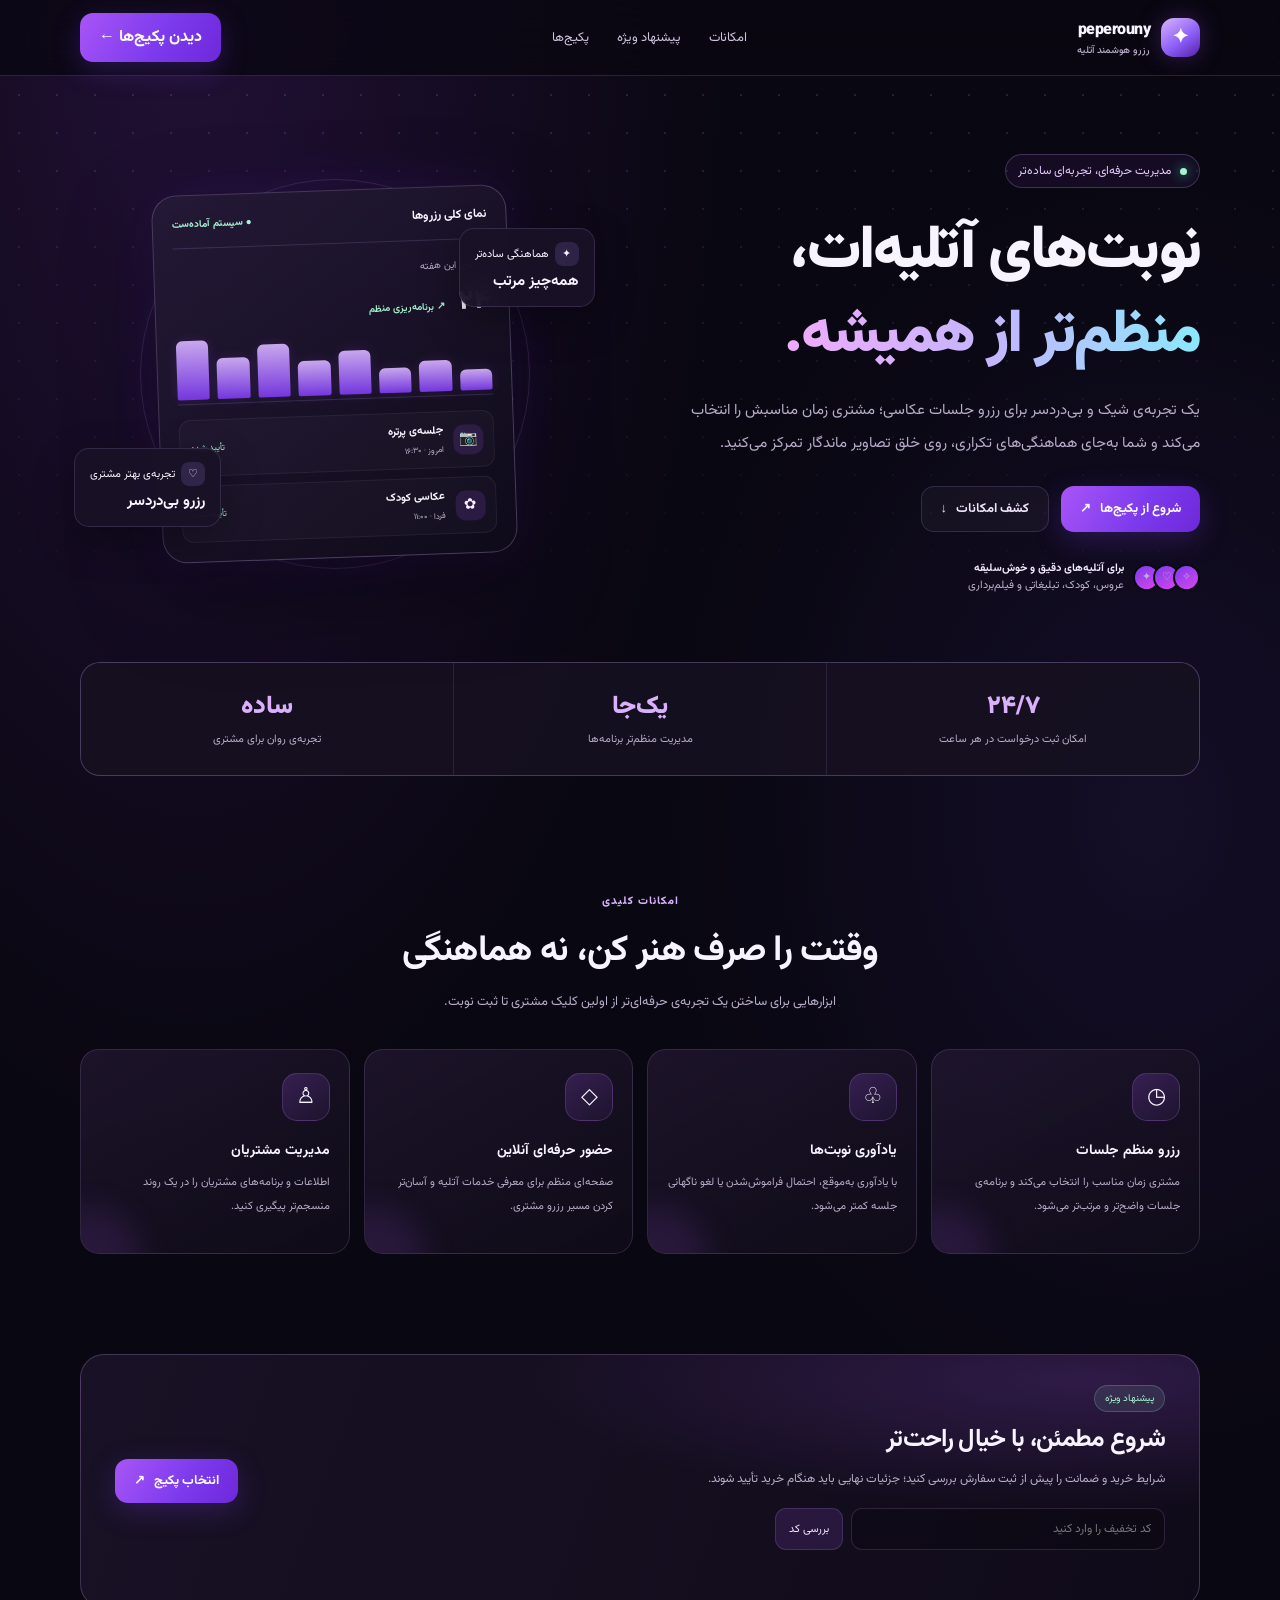
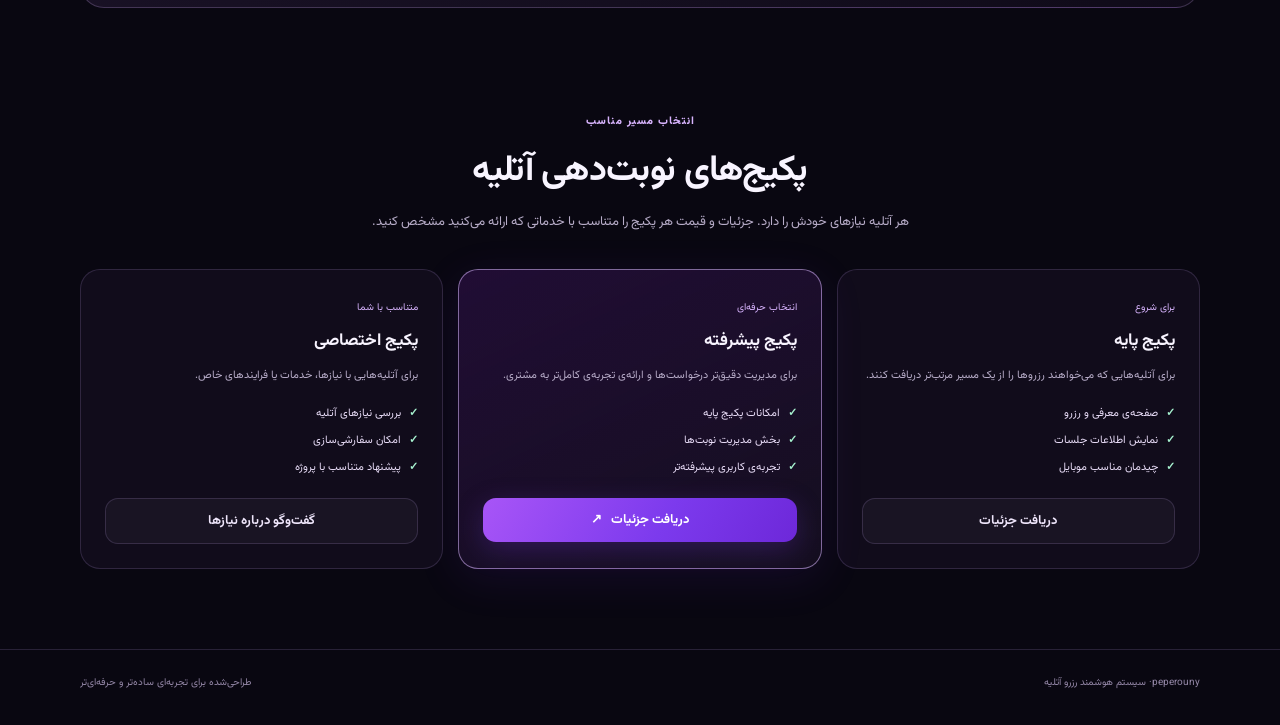
==== index.html @ 1531437f "Add files via upload" ====
<!DOCTYPE html>
<html lang="fa" dir="rtl">
<head>
<meta charset="UTF-8">
<meta name="viewport" content="width=device-width, initial-scale=1.0">
<meta name="theme-color" content="#0b0714">
<title>نازگل | سیستم هوشمند رزرو آتلیه</title>
<style>
@import url('https://fonts.googleapis.com/css2?family=Vazirmatn:wght@400;500;600;700;800;900&display=swap');
:root{color-scheme:dark;--bg:#090711;--panel:rgba(22,17,34,.76);--panel2:#171025;--line:rgba(207,174,255,.16);--text:#f8f4ff;--muted:#b8adc9;--purple:#a855f7;--pink:#f0abfc;--cyan:#8be9fd;--glow:rgba(168,85,247,.28)}
*{box-sizing:border-box}
html{scroll-behavior:smooth;scroll-padding-top:90px}
body{margin:0;min-height:100vh;background:radial-gradient(ellipse at 15% 0%,rgba(120,49,181,.22),transparent 35%),radial-gradient(ellipse at 90% 35%,rgba(71,44,141,.18),transparent 30%),var(--bg);color:var(--text);font-family:"Vazirmatn",Tahoma,sans-serif;overflow-x:hidden}
body:before{content:"";position:fixed;inset:0;pointer-events:none;opacity:.18;background-image:radial-gradient(#c9a5ff 1px,transparent 1px);background-size:38px 38px;mask-image:linear-gradient(to bottom,#000,transparent 75%);z-index:-1}
a{color:inherit;text-decoration:none}
button,input{font:inherit}
button{cursor:pointer}
.wrap{width:min(1120px,calc(100% - 36px));margin-inline:auto}
header{height:76px;position:sticky;top:0;z-index:10;background:rgba(9,7,17,.78);backdrop-filter:blur(18px);border-bottom:1px solid var(--line)}
.nav{height:100%;display:flex;align-items:center;justify-content:space-between;gap:20px}
.brand{display:flex;align-items:center;gap:11px;font-weight:900;letter-spacing:-.5px}
.brand-mark{width:39px;height:39px;border-radius:13px;display:grid;place-items:center;background:linear-gradient(145deg,#d8b4fe,#8b5cf6 58%,#5420a5);box-shadow:0 0 25px var(--glow);color:#fff;font-size:20px}
.brand small{display:block;color:var(--muted);font-size:10px;font-weight:500;letter-spacing:0}
.nav-links{display:flex;align-items:center;gap:28px;color:#d0c5df;font-size:13px}
.nav-links a{transition:color .2s}
.nav-links a:hover{color:var(--pink)}
.nav-cta,.primary,.secondary{border:0;border-radius:13px;padding:12px 19px;font-weight:700;transition:transform .22s,box-shadow .22s,border-color .22s}
.nav-cta,.primary{background:linear-gradient(120deg,#a855f7,#7c3aed 58%,#6d28d9);color:white;box-shadow:0 8px 28px rgba(124,58,237,.25)}
.nav-cta:hover,.primary:hover{transform:translateY(-3px);box-shadow:0 12px 32px rgba(168,85,247,.4)}
.hero{padding:78px 0 68px;display:grid;grid-template-columns:1.04fr .96fr;align-items:center;gap:58px;min-height:550px}
.eyebrow{display:inline-flex;align-items:center;gap:9px;padding:7px 12px;border:1px solid rgba(216,180,254,.22);border-radius:999px;background:rgba(168,85,247,.08);color:#e4caff;font-size:12px}
.live-dot{width:7px;height:7px;background:#a7f3d0;border-radius:50%;box-shadow:0 0 12px #34d399}
h1{font-size:clamp(35px,4.7vw,61px);line-height:1.4;letter-spacing:-1.8px;margin:22px 0 16px;font-weight:900}
.gradient-text{background:linear-gradient(90deg,#f0abfc,#c4b5fd 50%,#8be9fd);-webkit-background-clip:text;background-clip:text;color:transparent}
.hero-copy{font-size:15px;line-height:2.2;color:var(--muted);max-width:550px;margin:0 0 26px}
.actions{display:flex;gap:12px;flex-wrap:wrap}
.primary,.secondary{display:inline-flex;align-items:center;justify-content:center;gap:9px;font-size:13px}
.secondary{background:rgba(255,255,255,.035);border:1px solid var(--line);color:#eee5fa}
.secondary:hover{border-color:rgba(216,180,254,.5);transform:translateY(-3px)}
.trust-row{display:flex;align-items:center;gap:13px;margin-top:28px;color:#bdb2ce;font-size:11px}
.avatars{display:flex;direction:ltr;padding-left:3px}
.avatars span{width:27px;height:27px;display:grid;place-items:center;border:2px solid var(--bg);border-radius:50%;margin-left:-7px;background:linear-gradient(145deg,#7c3aed,#d946ef);font-size:11px}
.trust-row strong{color:#f3e8ff}
.visual{min-height:390px;position:relative;display:grid;place-items:center}
.orbit{position:absolute;width:min(390px,95%);aspect-ratio:1;border:1px solid rgba(192,132,252,.19);border-radius:50%;box-shadow:inset 0 0 60px rgba(139,92,246,.04),0 0 70px rgba(139,92,246,.05)}
.orbit:before,.orbit:after{content:"";position:absolute;border:1px solid rgba(192,132,252,.13);border-radius:50%;inset:26px}
.orbit:after{inset:55px}
.dash{position:relative;width:min(355px,90%);padding:19px;border:1px solid rgba(222,194,255,.23);border-radius:25px;background:linear-gradient(145deg,rgba(37,26,55,.94),rgba(15,11,26,.95));box-shadow:0 30px 90px rgba(0,0,0,.42),0 0 55px rgba(124,58,237,.14);transform:rotate(-2deg);animation:float 6s ease-in-out infinite}
.dash-top{display:flex;justify-content:space-between;align-items:center;padding-bottom:15px;border-bottom:1px solid var(--line);font-size:12px;font-weight:700}
.dash-top span:last-child{color:#a7f3d0;font-size:10px}
.dash-label{font-size:10px;color:var(--muted);margin:18px 0 8px}
.dash-number{font-size:27px;font-weight:900}
.dash-number small{font-size:10px;color:#a7f3d0;font-weight:600;margin-right:7px}
.mini-chart{height:72px;display:flex;align-items:end;gap:8px;padding:8px 0 4px;border-bottom:1px solid var(--line)}
.mini-chart i{display:block;flex:1;border-radius:6px 6px 2px 2px;background:linear-gradient(180deg,#d8b4fe,#7c3aed);box-shadow:0 0 13px rgba(168,85,247,.15);opacity:.92}
.booking-list{display:grid;gap:9px;margin-top:15px}
.booking{display:flex;align-items:center;gap:10px;padding:10px;border:1px solid rgba(255,255,255,.06);border-radius:12px;background:rgba(255,255,255,.025);font-size:10px}
.booking-icon{width:30px;height:30px;border-radius:10px;background:rgba(168,85,247,.15);display:grid;place-items:center;font-size:15px}
.booking b{display:block;font-size:11px;margin-bottom:3px}
.booking small{color:var(--muted)}
.status{margin-right:auto;color:#a7f3d0;font-size:9px}
.float-card{position:absolute;padding:13px 15px;background:rgba(25,18,39,.92);border:1px solid var(--line);border-radius:15px;box-shadow:0 14px 40px #0005;backdrop-filter:blur(12px);font-size:11px}
.float-card strong{display:block;font-size:15px;margin-top:4px}
.float-one{top:49px;right:-5px}.float-two{bottom:42px;left:-6px}
.float-symbol{display:inline-grid;place-items:center;width:24px;height:24px;border-radius:8px;background:rgba(167,139,250,.16);margin-left:6px}
@keyframes float{0%,100%{transform:translateY(0) rotate(-2deg)}50%{transform:translateY(-9px) rotate(-1deg)}}
.stats{display:grid;grid-template-columns:repeat(3,1fr);gap:1px;background:var(--line);border:1px solid var(--line);border-radius:20px;overflow:hidden;margin:0 auto 92px}
.stat{background:rgba(19,14,29,.9);text-align:center;padding:24px 12px}
.stat strong{display:block;font-size:25px;font-weight:900;background:linear-gradient(90deg,#f0abfc,#c4b5fd);color:transparent;background-clip:text}
.stat span{font-size:11px;color:var(--muted)}
section.content-section{padding:20px 0 80px}
.section-head{text-align:center;max-width:650px;margin:0 auto 34px}
.kicker{color:#d8b4fe;font-size:11px;font-weight:800;letter-spacing:1px}
h2{font-size:clamp(24px,3vw,36px);margin:10px 0 10px;letter-spacing:-.7px}
.section-head p{font-size:13px;line-height:2;color:var(--muted);margin:0}
.feature-grid{display:grid;grid-template-columns:repeat(4,1fr);gap:14px}
.feature{position:relative;overflow:hidden;min-height:205px;padding:23px 19px;border:1px solid var(--line);border-radius:19px;background:linear-gradient(150deg,rgba(35,24,50,.75),rgba(16,12,25,.88));transition:transform .25s,border-color .25s,box-shadow .25s}
.feature:after{content:"";position:absolute;width:100px;height:100px;left:-40px;bottom:-55px;border-radius:50%;background:rgba(168,85,247,.13);filter:blur(15px);transition:transform .3s}
.feature:hover{transform:translateY(-6px);border-color:rgba(216,180,254,.42);box-shadow:0 16px 40px rgba(0,0,0,.2)}
.feature:hover:after{transform:scale(1.6)}
.feature-icon{width:48px;height:48px;display:grid;place-items:center;border-radius:15px;background:linear-gradient(145deg,rgba(168,85,247,.22),rgba(139,92,246,.07));border:1px solid rgba(192,132,252,.22);font-size:22px;margin-bottom:19px}
.feature h3{font-size:14px;margin:0 0 9px}
.feature p{font-size:11px;line-height:2.1;color:var(--muted);margin:0}
.offer{display:grid;grid-template-columns:1fr auto;align-items:center;gap:25px;padding:30px 34px;border:1px solid rgba(216,180,254,.22);border-radius:24px;background:radial-gradient(ellipse at 90% 10%,rgba(168,85,247,.2),transparent 40%),linear-gradient(110deg,rgba(26,18,39,.96),rgba(16,11,26,.96));position:relative;overflow:hidden}
.offer h2{font-size:25px;margin:8px 0}
.offer p{font-size:12px;line-height:2;color:var(--muted);margin:0}
.offer-badge{display:inline-block;border-radius:999px;padding:5px 10px;background:rgba(167,243,208,.1);border:1px solid rgba(167,243,208,.2);color:#a7f3d0;font-size:10px}
.offer-actions{display:flex;align-items:center;gap:10px;flex-wrap:wrap}
.coupon{display:flex;gap:8px;margin-top:17px;max-width:390px}
.coupon input{width:100%;min-width:0;border:1px solid var(--line);background:rgba(0,0,0,.2);border-radius:11px;padding:11px 13px;color:white;outline:none;font-size:12px}
.coupon input:focus{border-color:#c084fc;box-shadow:0 0 0 3px rgba(168,85,247,.12)}
.coupon button{white-space:nowrap;border:1px solid var(--line);background:rgba(168,85,247,.15);color:#f3e8ff;border-radius:11px;padding:10px 13px;font-size:11px}
#coupon-message{font-size:11px;color:#a7f3d0;min-height:20px;margin-top:7px}
.packages{display:grid;grid-template-columns:repeat(3,1fr);gap:15px}
.package{padding:24px;border:1px solid var(--line);border-radius:20px;background:rgba(22,16,33,.72)}
.package.featured{border-color:rgba(216,180,254,.55);background:linear-gradient(155deg,rgba(88,28,135,.3),rgba(22,16,33,.9));box-shadow:0 10px 45px rgba(124,58,237,.1)}
.package-label{font-size:10px;color:#d8b4fe}
.package h3{font-size:17px;margin:9px 0}
.package p{font-size:11px;line-height:2;color:var(--muted)}
.package ul{list-style:none;padding:0;margin:18px 0 22px;display:grid;gap:10px;font-size:11px;color:#e9ddf8}
.package li:before{content:"✓";color:#a7f3d0;margin-left:8px;font-weight:900}
.package .secondary,.package .primary{width:100%}
footer{border-top:1px solid var(--line);padding:25px 0 35px;color:#9487a7;font-size:10px}
.footer-inner{display:flex;justify-content:space-between;gap:15px;flex-wrap:wrap}
@media(max-width:850px){.hero{gap:24px;padding-top:55px}.feature-grid{grid-template-columns:repeat(2,1fr)}.nav-links{gap:14px}.nav-links a:nth-child(2){display:none}.float-one{right:0}.float-two{left:0}}
@media(max-width:620px){.wrap{width:min(100% - 28px,500px)}header{height:66px}.nav-links{display:none}.nav-cta{padding:10px 13px;font-size:11px}.hero{grid-template-columns:1fr;padding:48px 0 35px;gap:12px}.hero-copy{font-size:13px}.visual{min-height:355px;order:2}.dash{width:min(330px,84%)}.orbit{width:330px}.float-one{top:28px;right:1px}.float-two{bottom:22px;left:1px}.stats{margin-bottom:65px}.stat{padding:19px 6px}.stat strong{font-size:21px}.stat span{font-size:9px}.content-section{padding-bottom:60px!important}.feature-grid{gap:10px}.feature{padding:18px 14px;min-height:195px}.feature h3{font-size:12px}.feature p{font-size:10px}.offer{grid-template-columns:1fr;padding:24px 20px}.offer h2{font-size:21px}.offer-actions{margin-top:8px}.packages{grid-template-columns:1fr}.section-head{margin-bottom:25px}h1{font-size:39px}}
@media(prefers-reduced-motion:reduce){*,*:before,*:after{scroll-behavior:auto!important;animation:none!important;transition:none!important}}
</style>
</head>
<body>
<header>
  <nav class="nav wrap">
    <a class="brand" href="#home" aria-label="نازگل، صفحه اصلی"><span class="brand-mark">✦</span><span>peperouny<small>رزرو هوشمند آتلیه</small></span></a>
    <div class="nav-links"><a href="#features">امکانات</a><a href="#offer">پیشنهاد ویژه</a><a href="#packages">پکیج‌ها</a></div>
    <a class="nav-cta" href="#packages">دیدن پکیج‌ها <span>←</span></a>
  </nav>
</header>
<main>
  <section class="hero wrap" id="home">
    <div>
      <span class="eyebrow"><span class="live-dot"></span> مدیریت حرفه‌ای، تجربه‌ای ساده‌تر</span>
      <h1>نوبت‌های آتلیه‌ات،<br><span class="gradient-text">منظم‌تر از همیشه.</span></h1>
      <p class="hero-copy">یک تجربه‌ی شیک و بی‌دردسر برای رزرو جلسات عکاسی؛ مشتری زمان مناسبش را انتخاب می‌کند و شما به‌جای هماهنگی‌های تکراری، روی خلق تصاویر ماندگار تمرکز می‌کنید.</p>
      <div class="actions"><a class="primary" href="#packages">شروع از پکیج‌ها <span>↗</span></a><a class="secondary" href="#features">کشف امکانات <span>↓</span></a></div>
      <div class="trust-row"><div class="avatars"><span>✦</span><span>♡</span><span>✧</span></div><span><strong>برای آتلیه‌های دقیق و خوش‌سلیقه</strong><br>عروس، کودک، تبلیغاتی و فیلم‌برداری</span></div>
    </div>
    <div class="visual" aria-label="پیش‌نمایش تصویری پنل رزرو">
      <div class="orbit"></div>
      <div class="dash">
        <div class="dash-top"><span>نمای کلی رزروها</span><span>● سیستم آماده‌ست</span></div>
        <div class="dash-label">برنامه‌ی این هفته</div>
        <div class="dash-number">۲۴ <small>↗ برنامه‌ریزی منظم</small></div>
        <div class="mini-chart"><i style="height:35%"></i><i style="height:52%"></i><i style="height:43%"></i><i style="height:75%"></i><i style="height:60%"></i><i style="height:90%"></i><i style="height:69%"></i><i style="height:100%"></i></div>
        <div class="booking-list">
          <div class="booking"><span class="booking-icon">📷</span><span><b>جلسه‌ی پرتره</b><small>امروز · ۱۶:۳۰</small></span><span class="status">تأیید شده</span></div>
          <div class="booking"><span class="booking-icon">✿</span><span><b>عکاسی کودک</b><small>فردا · ۱۱:۰۰</small></span><span class="status">تأیید شده</span></div>
        </div>
      </div>
      <div class="float-card float-one"><span class="float-symbol">✦</span>هماهنگی ساده‌تر<strong>همه‌چیز مرتب</strong></div>
      <div class="float-card float-two"><span class="float-symbol">♡</span>تجربه‌ی بهتر مشتری<strong>رزرو بی‌دردسر</strong></div>
    </div>
  </section>
  <div class="stats wrap">
    <div class="stat"><strong>۲۴/۷</strong><span>امکان ثبت درخواست در هر ساعت</span></div>
    <div class="stat"><strong>یک‌جا</strong><span>مدیریت منظم‌تر برنامه‌ها</span></div>
    <div class="stat"><strong>ساده</strong><span>تجربه‌ی روان برای مشتری</span></div>
  </div>
  <section class="content-section wrap" id="features">
    <div class="section-head"><span class="kicker">امکانات کلیدی</span><h2>وقتت را صرف هنر کن، نه هماهنگی</h2><p>ابزارهایی برای ساختن یک تجربه‌ی حرفه‌ای‌تر از اولین کلیک مشتری تا ثبت نوبت.</p></div>
    <div class="feature-grid">
      <article class="feature"><div class="feature-icon">◷</div><h3>رزرو منظم جلسات</h3><p>مشتری زمان مناسب را انتخاب می‌کند و برنامه‌ی جلسات واضح‌تر و مرتب‌تر می‌شود.</p></article>
      <article class="feature"><div class="feature-icon">♧</div><h3>یادآوری نوبت‌ها</h3><p>با یادآوری به‌موقع، احتمال فراموش‌شدن یا لغو ناگهانی جلسه کمتر می‌شود.</p></article>
      <article class="feature"><div class="feature-icon">◇</div><h3>حضور حرفه‌ای آنلاین</h3><p>صفحه‌ای منظم برای معرفی خدمات آتلیه و آسان‌تر کردن مسیر رزرو مشتری.</p></article>
      <article class="feature"><div class="feature-icon">♙</div><h3>مدیریت مشتریان</h3><p>اطلاعات و برنامه‌های مشتریان را در یک روند منسجم‌تر پیگیری کنید.</p></article>
    </div>
  </section>
  <section class="content-section wrap" id="offer">
    <div class="offer">
      <div><span class="offer-badge">پیشنهاد ویژه</span><h2>شروع مطمئن، با خیال راحت‌تر</h2><p>شرایط خرید و ضمانت را پیش از ثبت سفارش بررسی کنید؛ جزئیات نهایی باید هنگام خرید تأیید شوند.</p>
        <div class="coupon"><input id="coupon-code" type="text" placeholder="کد تخفیف را وارد کنید" aria-label="کد تخفیف"><button id="apply-coupon">بررسی کد</button></div><div id="coupon-message" role="status" aria-live="polite"></div>
      </div>
      <div class="offer-actions"><a class="primary" href="#packages">انتخاب پکیج <span>↗</span></a></div>
    </div>
  </section>
  <section class="content-section wrap" id="packages">
    <div class="section-head"><span class="kicker">انتخاب مسیر مناسب</span><h2>پکیج‌های نوبت‌دهی آتلیه</h2><p>هر آتلیه نیازهای خودش را دارد. جزئیات و قیمت هر پکیج را متناسب با خدماتی که ارائه می‌کنید مشخص کنید.</p></div>
    <div class="packages">
      <article class="package"><span class="package-label">برای شروع</span><h3>پکیج پایه</h3><p>برای آتلیه‌هایی که می‌خواهند رزروها را از یک مسیر مرتب‌تر دریافت کنند.</p><ul><li>صفحه‌ی معرفی و رزرو</li><li>نمایش اطلاعات جلسات</li><li>چیدمان مناسب موبایل</li></ul><a class="secondary" href="#offer">دریافت جزئیات</a></article>
      <article class="package featured"><span class="package-label">انتخاب حرفه‌ای</span><h3>پکیج پیشرفته</h3><p>برای مدیریت دقیق‌تر درخواست‌ها و ارائه‌ی تجربه‌ی کامل‌تر به مشتری.</p><ul><li>امکانات پکیج پایه</li><li>بخش مدیریت نوبت‌ها</li><li>تجربه‌ی کاربری پیشرفته‌تر</li></ul><a class="primary" href="#offer">دریافت جزئیات <span>↗</span></a></article>
      <article class="package"><span class="package-label">متناسب با شما</span><h3>پکیج اختصاصی</h3><p>برای آتلیه‌هایی با نیازها، خدمات یا فرایندهای خاص.</p><ul><li>بررسی نیازهای آتلیه</li><li>امکان سفارشی‌سازی</li><li>پیشنهاد متناسب با پروژه</li></ul><a class="secondary" href="#offer">گفت‌وگو درباره نیازها</a></article>
    </div>
  </section>
</main>
<footer><div class="footer-inner wrap"><span>peperouny· سیستم هوشمند رزرو آتلیه</span><span>طراحی‌شده برای تجربه‌ای ساده‌تر و حرفه‌ای‌تر</span></div></footer>
<script>
const couponInput=document.getElementById("coupon-code");
const couponMessage=document.getElementById("coupon-message");
document.getElementById("apply-coupon").addEventListener("click",()=>{
  const code=couponInput.value.trim();
  couponMessage.textContent=code?"کد وارد شد؛ اعتبار آن باید توسط سامانه‌ی فروش بررسی شود.":"لطفاً ابتدا کد تخفیف را وارد کنید.";
  couponMessage.style.color=code?"#c4b5fd":"#f0abfc";
});
couponInput.addEventListener("keydown",event=>{
  if(event.key==="Enter")document.getElementById("apply-coupon").click();
});
</script>
</body>
</html>
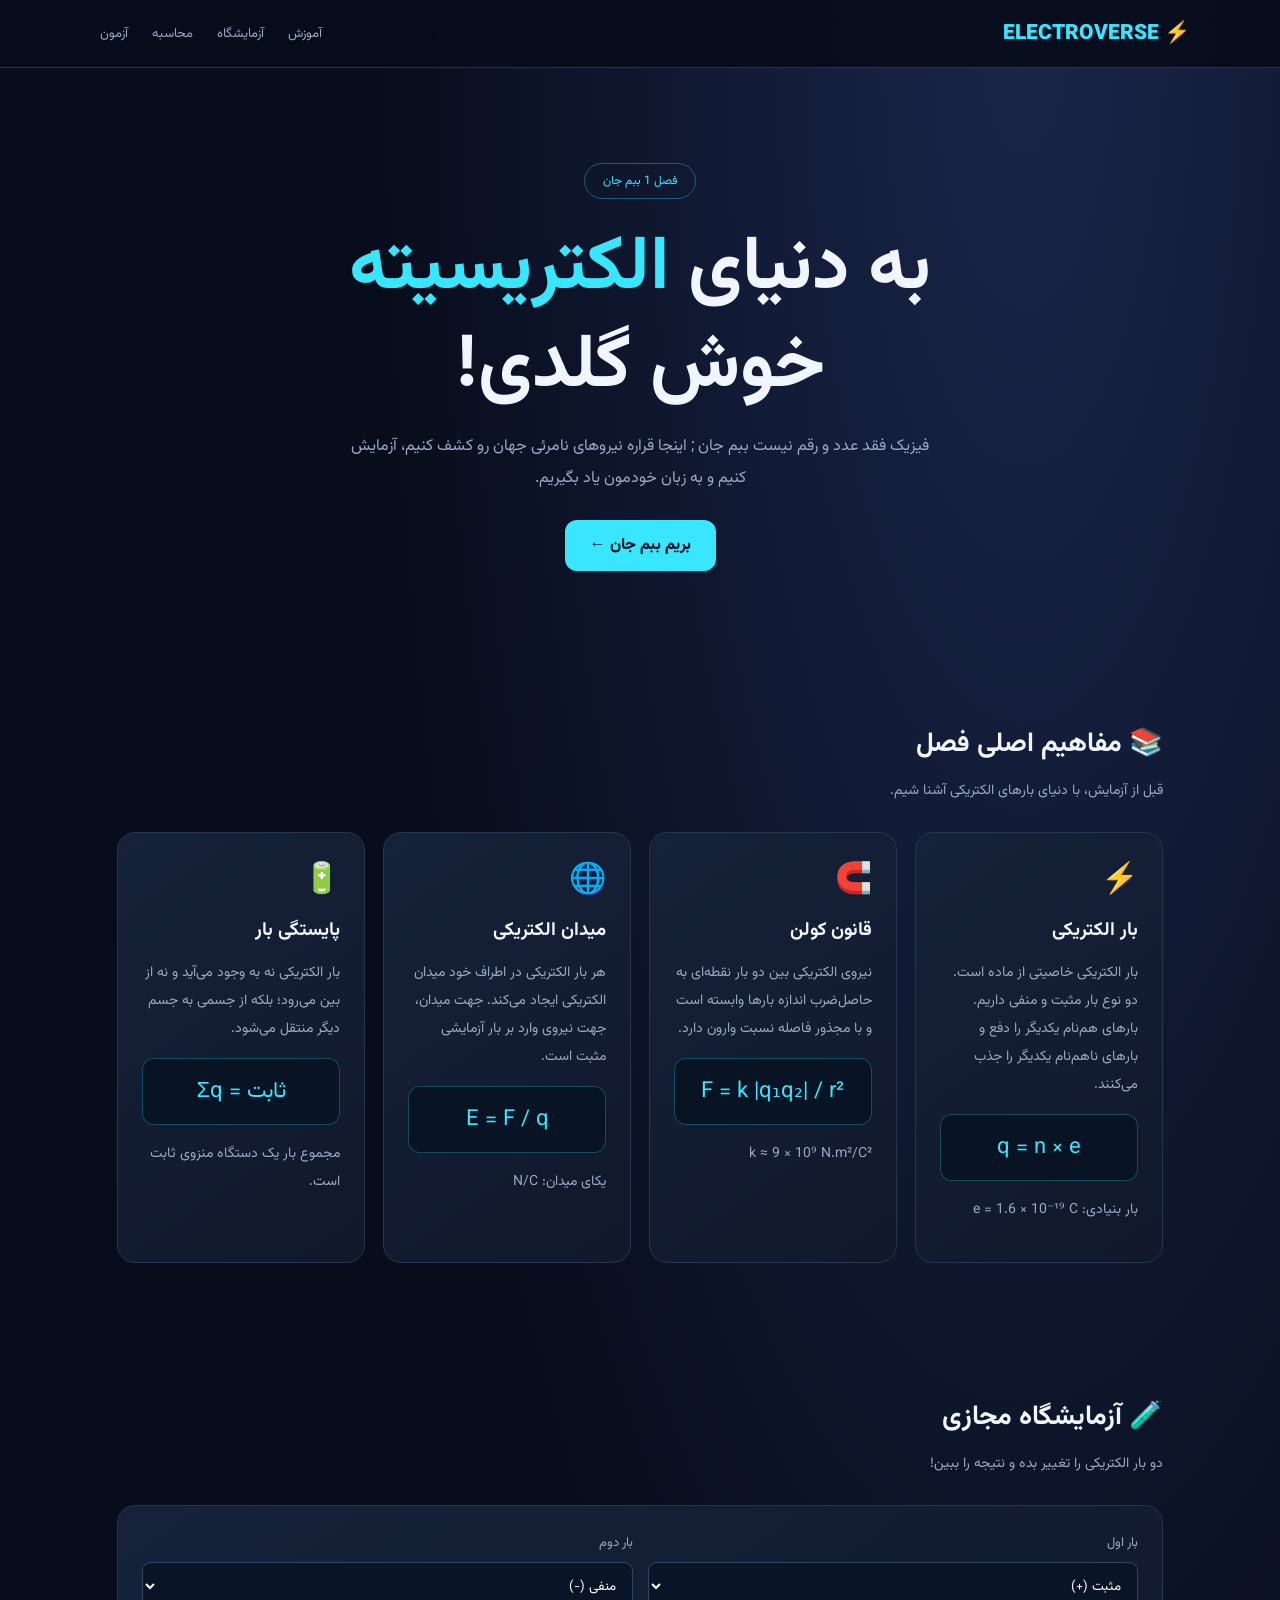
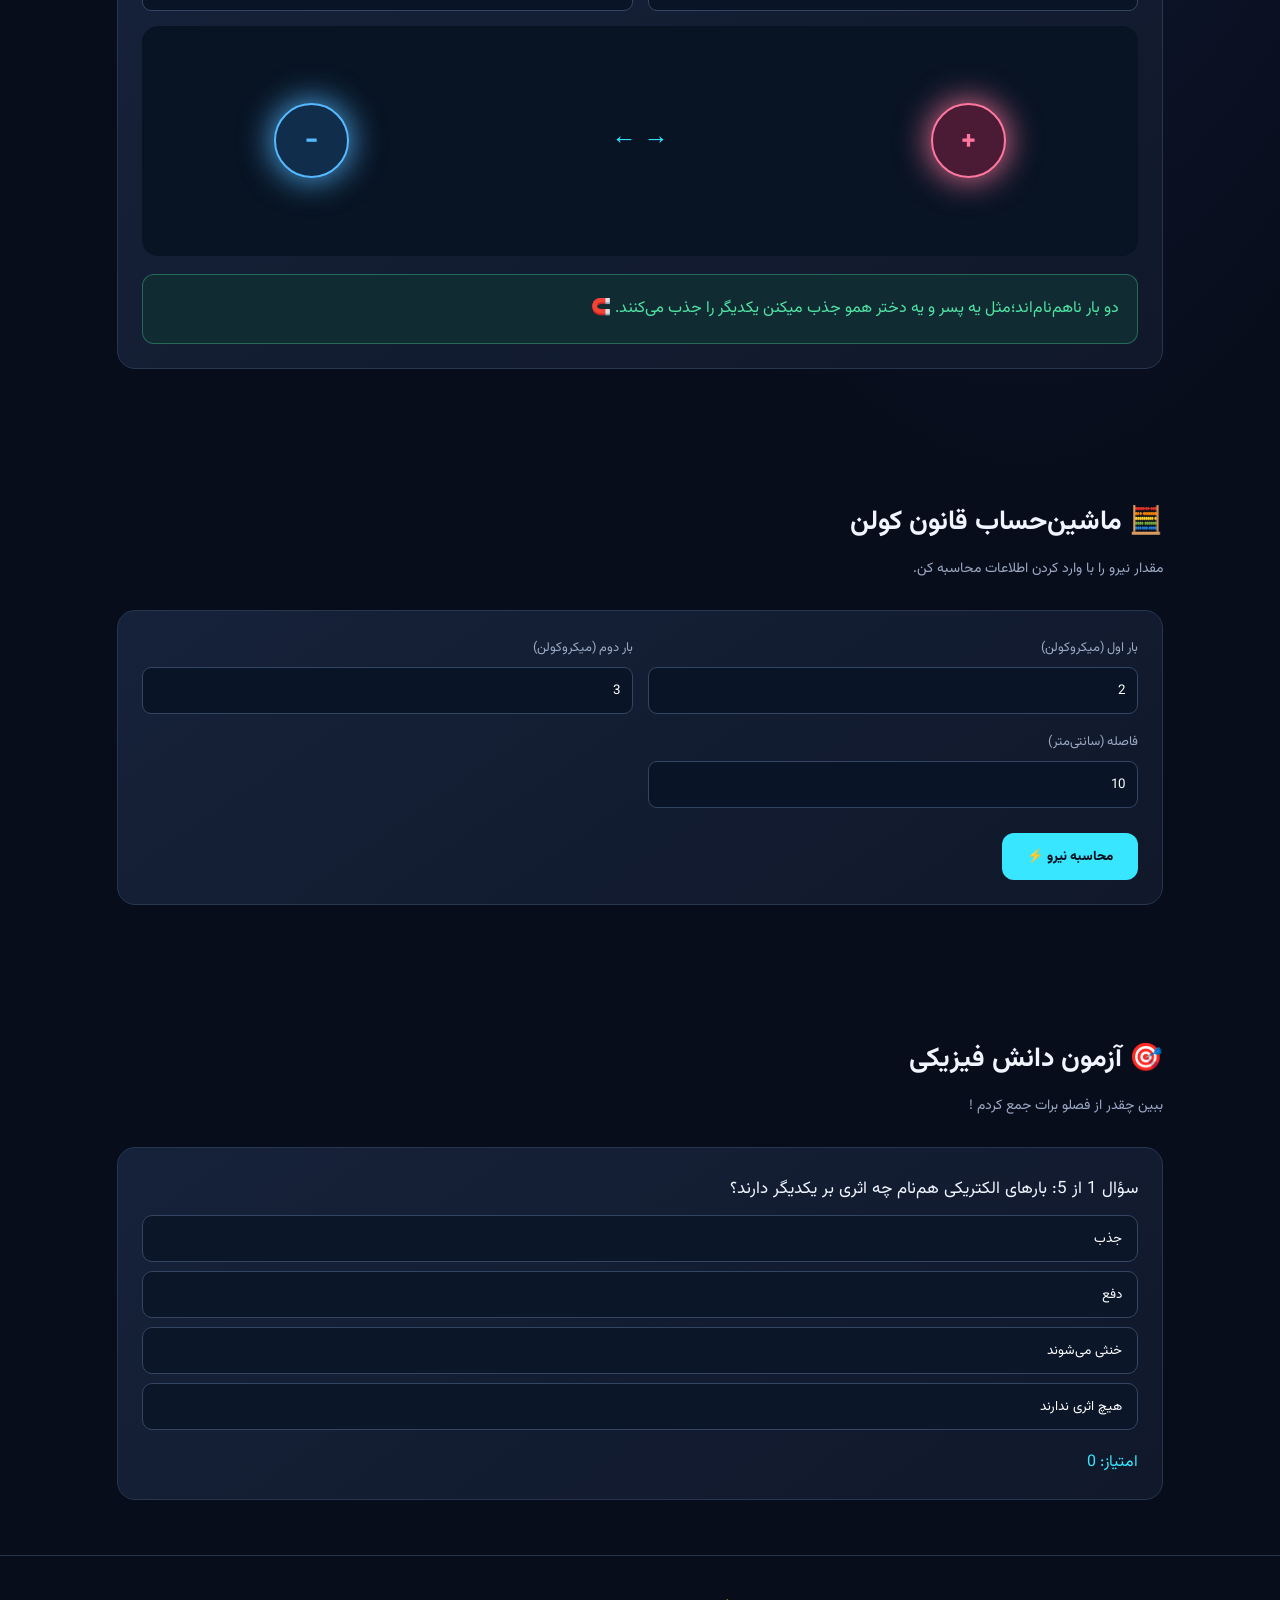
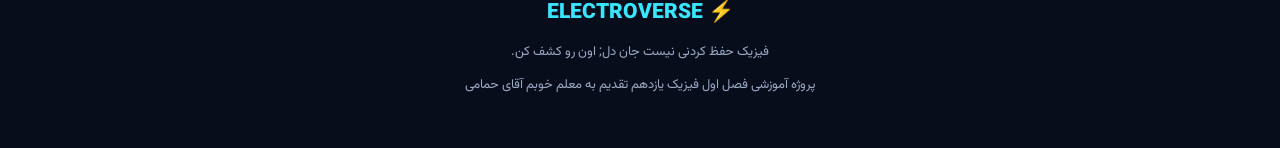
==== commit 44ae55ab: "Add files via upload" ====
--- a/index.html
+++ b/index.html
@@ -1,188 +1,349 @@
-<!DOCTYPE html>
-<html lang="fa" dir="rtl">
-<head>
-<meta charset="UTF-8">
-<meta name="viewport" content="width=device-width, initial-scale=1.0">
-<meta name="theme-color" content="#0b0714">
-<title>نازگل | سیستم هوشمند رزرو آتلیه</title>
-<style>
-@import url('https://fonts.googleapis.com/css2?family=Vazirmatn:wght@400;500;600;700;800;900&display=swap');
-:root{color-scheme:dark;--bg:#090711;--panel:rgba(22,17,34,.76);--panel2:#171025;--line:rgba(207,174,255,.16);--text:#f8f4ff;--muted:#b8adc9;--purple:#a855f7;--pink:#f0abfc;--cyan:#8be9fd;--glow:rgba(168,85,247,.28)}
-*{box-sizing:border-box}
-html{scroll-behavior:smooth;scroll-padding-top:90px}
-body{margin:0;min-height:100vh;background:radial-gradient(ellipse at 15% 0%,rgba(120,49,181,.22),transparent 35%),radial-gradient(ellipse at 90% 35%,rgba(71,44,141,.18),transparent 30%),var(--bg);color:var(--text);font-family:"Vazirmatn",Tahoma,sans-serif;overflow-x:hidden}
-body:before{content:"";position:fixed;inset:0;pointer-events:none;opacity:.18;background-image:radial-gradient(#c9a5ff 1px,transparent 1px);background-size:38px 38px;mask-image:linear-gradient(to bottom,#000,transparent 75%);z-index:-1}
-a{color:inherit;text-decoration:none}
-button,input{font:inherit}
-button{cursor:pointer}
-.wrap{width:min(1120px,calc(100% - 36px));margin-inline:auto}
-header{height:76px;position:sticky;top:0;z-index:10;background:rgba(9,7,17,.78);backdrop-filter:blur(18px);border-bottom:1px solid var(--line)}
-.nav{height:100%;display:flex;align-items:center;justify-content:space-between;gap:20px}
-.brand{display:flex;align-items:center;gap:11px;font-weight:900;letter-spacing:-.5px}
-.brand-mark{width:39px;height:39px;border-radius:13px;display:grid;place-items:center;background:linear-gradient(145deg,#d8b4fe,#8b5cf6 58%,#5420a5);box-shadow:0 0 25px var(--glow);color:#fff;font-size:20px}
-.brand small{display:block;color:var(--muted);font-size:10px;font-weight:500;letter-spacing:0}
-.nav-links{display:flex;align-items:center;gap:28px;color:#d0c5df;font-size:13px}
-.nav-links a{transition:color .2s}
-.nav-links a:hover{color:var(--pink)}
-.nav-cta,.primary,.secondary{border:0;border-radius:13px;padding:12px 19px;font-weight:700;transition:transform .22s,box-shadow .22s,border-color .22s}
-.nav-cta,.primary{background:linear-gradient(120deg,#a855f7,#7c3aed 58%,#6d28d9);color:white;box-shadow:0 8px 28px rgba(124,58,237,.25)}
-.nav-cta:hover,.primary:hover{transform:translateY(-3px);box-shadow:0 12px 32px rgba(168,85,247,.4)}
-.hero{padding:78px 0 68px;display:grid;grid-template-columns:1.04fr .96fr;align-items:center;gap:58px;min-height:550px}
-.eyebrow{display:inline-flex;align-items:center;gap:9px;padding:7px 12px;border:1px solid rgba(216,180,254,.22);border-radius:999px;background:rgba(168,85,247,.08);color:#e4caff;font-size:12px}
-.live-dot{width:7px;height:7px;background:#a7f3d0;border-radius:50%;box-shadow:0 0 12px #34d399}
-h1{font-size:clamp(35px,4.7vw,61px);line-height:1.4;letter-spacing:-1.8px;margin:22px 0 16px;font-weight:900}
-.gradient-text{background:linear-gradient(90deg,#f0abfc,#c4b5fd 50%,#8be9fd);-webkit-background-clip:text;background-clip:text;color:transparent}
-.hero-copy{font-size:15px;line-height:2.2;color:var(--muted);max-width:550px;margin:0 0 26px}
-.actions{display:flex;gap:12px;flex-wrap:wrap}
-.primary,.secondary{display:inline-flex;align-items:center;justify-content:center;gap:9px;font-size:13px}
-.secondary{background:rgba(255,255,255,.035);border:1px solid var(--line);color:#eee5fa}
-.secondary:hover{border-color:rgba(216,180,254,.5);transform:translateY(-3px)}
-.trust-row{display:flex;align-items:center;gap:13px;margin-top:28px;color:#bdb2ce;font-size:11px}
-.avatars{display:flex;direction:ltr;padding-left:3px}
-.avatars span{width:27px;height:27px;display:grid;place-items:center;border:2px solid var(--bg);border-radius:50%;margin-left:-7px;background:linear-gradient(145deg,#7c3aed,#d946ef);font-size:11px}
-.trust-row strong{color:#f3e8ff}
-.visual{min-height:390px;position:relative;display:grid;place-items:center}
-.orbit{position:absolute;width:min(390px,95%);aspect-ratio:1;border:1px solid rgba(192,132,252,.19);border-radius:50%;box-shadow:inset 0 0 60px rgba(139,92,246,.04),0 0 70px rgba(139,92,246,.05)}
-.orbit:before,.orbit:after{content:"";position:absolute;border:1px solid rgba(192,132,252,.13);border-radius:50%;inset:26px}
-.orbit:after{inset:55px}
-.dash{position:relative;width:min(355px,90%);padding:19px;border:1px solid rgba(222,194,255,.23);border-radius:25px;background:linear-gradient(145deg,rgba(37,26,55,.94),rgba(15,11,26,.95));box-shadow:0 30px 90px rgba(0,0,0,.42),0 0 55px rgba(124,58,237,.14);transform:rotate(-2deg);animation:float 6s ease-in-out infinite}
-.dash-top{display:flex;justify-content:space-between;align-items:center;padding-bottom:15px;border-bottom:1px solid var(--line);font-size:12px;font-weight:700}
-.dash-top span:last-child{color:#a7f3d0;font-size:10px}
-.dash-label{font-size:10px;color:var(--muted);margin:18px 0 8px}
-.dash-number{font-size:27px;font-weight:900}
-.dash-number small{font-size:10px;color:#a7f3d0;font-weight:600;margin-right:7px}
-.mini-chart{height:72px;display:flex;align-items:end;gap:8px;padding:8px 0 4px;border-bottom:1px solid var(--line)}
-.mini-chart i{display:block;flex:1;border-radius:6px 6px 2px 2px;background:linear-gradient(180deg,#d8b4fe,#7c3aed);box-shadow:0 0 13px rgba(168,85,247,.15);opacity:.92}
-.booking-list{display:grid;gap:9px;margin-top:15px}
-.booking{display:flex;align-items:center;gap:10px;padding:10px;border:1px solid rgba(255,255,255,.06);border-radius:12px;background:rgba(255,255,255,.025);font-size:10px}
-.booking-icon{width:30px;height:30px;border-radius:10px;background:rgba(168,85,247,.15);display:grid;place-items:center;font-size:15px}
-.booking b{display:block;font-size:11px;margin-bottom:3px}
-.booking small{color:var(--muted)}
-.status{margin-right:auto;color:#a7f3d0;font-size:9px}
-.float-card{position:absolute;padding:13px 15px;background:rgba(25,18,39,.92);border:1px solid var(--line);border-radius:15px;box-shadow:0 14px 40px #0005;backdrop-filter:blur(12px);font-size:11px}
-.float-card strong{display:block;font-size:15px;margin-top:4px}
-.float-one{top:49px;right:-5px}.float-two{bottom:42px;left:-6px}
-.float-symbol{display:inline-grid;place-items:center;width:24px;height:24px;border-radius:8px;background:rgba(167,139,250,.16);margin-left:6px}
-@keyframes float{0%,100%{transform:translateY(0) rotate(-2deg)}50%{transform:translateY(-9px) rotate(-1deg)}}
-.stats{display:grid;grid-template-columns:repeat(3,1fr);gap:1px;background:var(--line);border:1px solid var(--line);border-radius:20px;overflow:hidden;margin:0 auto 92px}
-.stat{background:rgba(19,14,29,.9);text-align:center;padding:24px 12px}
-.stat strong{display:block;font-size:25px;font-weight:900;background:linear-gradient(90deg,#f0abfc,#c4b5fd);color:transparent;background-clip:text}
-.stat span{font-size:11px;color:var(--muted)}
-section.content-section{padding:20px 0 80px}
-.section-head{text-align:center;max-width:650px;margin:0 auto 34px}
-.kicker{color:#d8b4fe;font-size:11px;font-weight:800;letter-spacing:1px}
-h2{font-size:clamp(24px,3vw,36px);margin:10px 0 10px;letter-spacing:-.7px}
-.section-head p{font-size:13px;line-height:2;color:var(--muted);margin:0}
-.feature-grid{display:grid;grid-template-columns:repeat(4,1fr);gap:14px}
-.feature{position:relative;overflow:hidden;min-height:205px;padding:23px 19px;border:1px solid var(--line);border-radius:19px;background:linear-gradient(150deg,rgba(35,24,50,.75),rgba(16,12,25,.88));transition:transform .25s,border-color .25s,box-shadow .25s}
-.feature:after{content:"";position:absolute;width:100px;height:100px;left:-40px;bottom:-55px;border-radius:50%;background:rgba(168,85,247,.13);filter:blur(15px);transition:transform .3s}
-.feature:hover{transform:translateY(-6px);border-color:rgba(216,180,254,.42);box-shadow:0 16px 40px rgba(0,0,0,.2)}
-.feature:hover:after{transform:scale(1.6)}
-.feature-icon{width:48px;height:48px;display:grid;place-items:center;border-radius:15px;background:linear-gradient(145deg,rgba(168,85,247,.22),rgba(139,92,246,.07));border:1px solid rgba(192,132,252,.22);font-size:22px;margin-bottom:19px}
-.feature h3{font-size:14px;margin:0 0 9px}
-.feature p{font-size:11px;line-height:2.1;color:var(--muted);margin:0}
-.offer{display:grid;grid-template-columns:1fr auto;align-items:center;gap:25px;padding:30px 34px;border:1px solid rgba(216,180,254,.22);border-radius:24px;background:radial-gradient(ellipse at 90% 10%,rgba(168,85,247,.2),transparent 40%),linear-gradient(110deg,rgba(26,18,39,.96),rgba(16,11,26,.96));position:relative;overflow:hidden}
-.offer h2{font-size:25px;margin:8px 0}
-.offer p{font-size:12px;line-height:2;color:var(--muted);margin:0}
-.offer-badge{display:inline-block;border-radius:999px;padding:5px 10px;background:rgba(167,243,208,.1);border:1px solid rgba(167,243,208,.2);color:#a7f3d0;font-size:10px}
-.offer-actions{display:flex;align-items:center;gap:10px;flex-wrap:wrap}
-.coupon{display:flex;gap:8px;margin-top:17px;max-width:390px}
-.coupon input{width:100%;min-width:0;border:1px solid var(--line);background:rgba(0,0,0,.2);border-radius:11px;padding:11px 13px;color:white;outline:none;font-size:12px}
-.coupon input:focus{border-color:#c084fc;box-shadow:0 0 0 3px rgba(168,85,247,.12)}
-.coupon button{white-space:nowrap;border:1px solid var(--line);background:rgba(168,85,247,.15);color:#f3e8ff;border-radius:11px;padding:10px 13px;font-size:11px}
-#coupon-message{font-size:11px;color:#a7f3d0;min-height:20px;margin-top:7px}
-.packages{display:grid;grid-template-columns:repeat(3,1fr);gap:15px}
-.package{padding:24px;border:1px solid var(--line);border-radius:20px;background:rgba(22,16,33,.72)}
-.package.featured{border-color:rgba(216,180,254,.55);background:linear-gradient(155deg,rgba(88,28,135,.3),rgba(22,16,33,.9));box-shadow:0 10px 45px rgba(124,58,237,.1)}
-.package-label{font-size:10px;color:#d8b4fe}
-.package h3{font-size:17px;margin:9px 0}
-.package p{font-size:11px;line-height:2;color:var(--muted)}
-.package ul{list-style:none;padding:0;margin:18px 0 22px;display:grid;gap:10px;font-size:11px;color:#e9ddf8}
-.package li:before{content:"✓";color:#a7f3d0;margin-left:8px;font-weight:900}
-.package .secondary,.package .primary{width:100%}
-footer{border-top:1px solid var(--line);padding:25px 0 35px;color:#9487a7;font-size:10px}
-.footer-inner{display:flex;justify-content:space-between;gap:15px;flex-wrap:wrap}
-@media(max-width:850px){.hero{gap:24px;padding-top:55px}.feature-grid{grid-template-columns:repeat(2,1fr)}.nav-links{gap:14px}.nav-links a:nth-child(2){display:none}.float-one{right:0}.float-two{left:0}}
-@media(max-width:620px){.wrap{width:min(100% - 28px,500px)}header{height:66px}.nav-links{display:none}.nav-cta{padding:10px 13px;font-size:11px}.hero{grid-template-columns:1fr;padding:48px 0 35px;gap:12px}.hero-copy{font-size:13px}.visual{min-height:355px;order:2}.dash{width:min(330px,84%)}.orbit{width:330px}.float-one{top:28px;right:1px}.float-two{bottom:22px;left:1px}.stats{margin-bottom:65px}.stat{padding:19px 6px}.stat strong{font-size:21px}.stat span{font-size:9px}.content-section{padding-bottom:60px!important}.feature-grid{gap:10px}.feature{padding:18px 14px;min-height:195px}.feature h3{font-size:12px}.feature p{font-size:10px}.offer{grid-template-columns:1fr;padding:24px 20px}.offer h2{font-size:21px}.offer-actions{margin-top:8px}.packages{grid-template-columns:1fr}.section-head{margin-bottom:25px}h1{font-size:39px}}
-@media(prefers-reduced-motion:reduce){*,*:before,*:after{scroll-behavior:auto!important;animation:none!important;transition:none!important}}
-</style>
-</head>
-<body>
-<header>
-  <nav class="nav wrap">
-    <a class="brand" href="#home" aria-label="نازگل، صفحه اصلی"><span class="brand-mark">✦</span><span>peperouny<small>رزرو هوشمند آتلیه</small></span></a>
-    <div class="nav-links"><a href="#features">امکانات</a><a href="#offer">پیشنهاد ویژه</a><a href="#packages">پکیج‌ها</a></div>
-    <a class="nav-cta" href="#packages">دیدن پکیج‌ها <span>←</span></a>
-  </nav>
-</header>
-<main>
-  <section class="hero wrap" id="home">
-    <div>
-      <span class="eyebrow"><span class="live-dot"></span> مدیریت حرفه‌ای، تجربه‌ای ساده‌تر</span>
-      <h1>نوبت‌های آتلیه‌ات،<br><span class="gradient-text">منظم‌تر از همیشه.</span></h1>
-      <p class="hero-copy">یک تجربه‌ی شیک و بی‌دردسر برای رزرو جلسات عکاسی؛ مشتری زمان مناسبش را انتخاب می‌کند و شما به‌جای هماهنگی‌های تکراری، روی خلق تصاویر ماندگار تمرکز می‌کنید.</p>
-      <div class="actions"><a class="primary" href="#packages">شروع از پکیج‌ها <span>↗</span></a><a class="secondary" href="#features">کشف امکانات <span>↓</span></a></div>
-      <div class="trust-row"><div class="avatars"><span>✦</span><span>♡</span><span>✧</span></div><span><strong>برای آتلیه‌های دقیق و خوش‌سلیقه</strong><br>عروس، کودک، تبلیغاتی و فیلم‌برداری</span></div>
-    </div>
-    <div class="visual" aria-label="پیش‌نمایش تصویری پنل رزرو">
-      <div class="orbit"></div>
-      <div class="dash">
-        <div class="dash-top"><span>نمای کلی رزروها</span><span>● سیستم آماده‌ست</span></div>
-        <div class="dash-label">برنامه‌ی این هفته</div>
-        <div class="dash-number">۲۴ <small>↗ برنامه‌ریزی منظم</small></div>
-        <div class="mini-chart"><i style="height:35%"></i><i style="height:52%"></i><i style="height:43%"></i><i style="height:75%"></i><i style="height:60%"></i><i style="height:90%"></i><i style="height:69%"></i><i style="height:100%"></i></div>
-        <div class="booking-list">
-          <div class="booking"><span class="booking-icon">📷</span><span><b>جلسه‌ی پرتره</b><small>امروز · ۱۶:۳۰</small></span><span class="status">تأیید شده</span></div>
-          <div class="booking"><span class="booking-icon">✿</span><span><b>عکاسی کودک</b><small>فردا · ۱۱:۰۰</small></span><span class="status">تأیید شده</span></div>
-        </div>
-      </div>
-      <div class="float-card float-one"><span class="float-symbol">✦</span>هماهنگی ساده‌تر<strong>همه‌چیز مرتب</strong></div>
-      <div class="float-card float-two"><span class="float-symbol">♡</span>تجربه‌ی بهتر مشتری<strong>رزرو بی‌دردسر</strong></div>
-    </div>
-  </section>
-  <div class="stats wrap">
-    <div class="stat"><strong>۲۴/۷</strong><span>امکان ثبت درخواست در هر ساعت</span></div>
-    <div class="stat"><strong>یک‌جا</strong><span>مدیریت منظم‌تر برنامه‌ها</span></div>
-    <div class="stat"><strong>ساده</strong><span>تجربه‌ی روان برای مشتری</span></div>
-  </div>
-  <section class="content-section wrap" id="features">
-    <div class="section-head"><span class="kicker">امکانات کلیدی</span><h2>وقتت را صرف هنر کن، نه هماهنگی</h2><p>ابزارهایی برای ساختن یک تجربه‌ی حرفه‌ای‌تر از اولین کلیک مشتری تا ثبت نوبت.</p></div>
-    <div class="feature-grid">
-      <article class="feature"><div class="feature-icon">◷</div><h3>رزرو منظم جلسات</h3><p>مشتری زمان مناسب را انتخاب می‌کند و برنامه‌ی جلسات واضح‌تر و مرتب‌تر می‌شود.</p></article>
-      <article class="feature"><div class="feature-icon">♧</div><h3>یادآوری نوبت‌ها</h3><p>با یادآوری به‌موقع، احتمال فراموش‌شدن یا لغو ناگهانی جلسه کمتر می‌شود.</p></article>
-      <article class="feature"><div class="feature-icon">◇</div><h3>حضور حرفه‌ای آنلاین</h3><p>صفحه‌ای منظم برای معرفی خدمات آتلیه و آسان‌تر کردن مسیر رزرو مشتری.</p></article>
-      <article class="feature"><div class="feature-icon">♙</div><h3>مدیریت مشتریان</h3><p>اطلاعات و برنامه‌های مشتریان را در یک روند منسجم‌تر پیگیری کنید.</p></article>
-    </div>
-  </section>
-  <section class="content-section wrap" id="offer">
-    <div class="offer">
-      <div><span class="offer-badge">پیشنهاد ویژه</span><h2>شروع مطمئن، با خیال راحت‌تر</h2><p>شرایط خرید و ضمانت را پیش از ثبت سفارش بررسی کنید؛ جزئیات نهایی باید هنگام خرید تأیید شوند.</p>
-        <div class="coupon"><input id="coupon-code" type="text" placeholder="کد تخفیف را وارد کنید" aria-label="کد تخفیف"><button id="apply-coupon">بررسی کد</button></div><div id="coupon-message" role="status" aria-live="polite"></div>
-      </div>
-      <div class="offer-actions"><a class="primary" href="#packages">انتخاب پکیج <span>↗</span></a></div>
-    </div>
-  </section>
-  <section class="content-section wrap" id="packages">
-    <div class="section-head"><span class="kicker">انتخاب مسیر مناسب</span><h2>پکیج‌های نوبت‌دهی آتلیه</h2><p>هر آتلیه نیازهای خودش را دارد. جزئیات و قیمت هر پکیج را متناسب با خدماتی که ارائه می‌کنید مشخص کنید.</p></div>
-    <div class="packages">
-      <article class="package"><span class="package-label">برای شروع</span><h3>پکیج پایه</h3><p>برای آتلیه‌هایی که می‌خواهند رزروها را از یک مسیر مرتب‌تر دریافت کنند.</p><ul><li>صفحه‌ی معرفی و رزرو</li><li>نمایش اطلاعات جلسات</li><li>چیدمان مناسب موبایل</li></ul><a class="secondary" href="#offer">دریافت جزئیات</a></article>
-      <article class="package featured"><span class="package-label">انتخاب حرفه‌ای</span><h3>پکیج پیشرفته</h3><p>برای مدیریت دقیق‌تر درخواست‌ها و ارائه‌ی تجربه‌ی کامل‌تر به مشتری.</p><ul><li>امکانات پکیج پایه</li><li>بخش مدیریت نوبت‌ها</li><li>تجربه‌ی کاربری پیشرفته‌تر</li></ul><a class="primary" href="#offer">دریافت جزئیات <span>↗</span></a></article>
-      <article class="package"><span class="package-label">متناسب با شما</span><h3>پکیج اختصاصی</h3><p>برای آتلیه‌هایی با نیازها، خدمات یا فرایندهای خاص.</p><ul><li>بررسی نیازهای آتلیه</li><li>امکان سفارشی‌سازی</li><li>پیشنهاد متناسب با پروژه</li></ul><a class="secondary" href="#offer">گفت‌وگو درباره نیازها</a></article>
-    </div>
-  </section>
-</main>
-<footer><div class="footer-inner wrap"><span>peperouny· سیستم هوشمند رزرو آتلیه</span><span>طراحی‌شده برای تجربه‌ای ساده‌تر و حرفه‌ای‌تر</span></div></footer>
-<script>
-const couponInput=document.getElementById("coupon-code");
-const couponMessage=document.getElementById("coupon-message");
-document.getElementById("apply-coupon").addEventListener("click",()=>{
-  const code=couponInput.value.trim();
-  couponMessage.textContent=code?"کد وارد شد؛ اعتبار آن باید توسط سامانه‌ی فروش بررسی شود.":"لطفاً ابتدا کد تخفیف را وارد کنید.";
-  couponMessage.style.color=code?"#c4b5fd":"#f0abfc";
-});
-couponInput.addEventListener("keydown",event=>{
-  if(event.key==="Enter")document.getElementById("apply-coupon").click();
-});
-</script>
-</body>
-</html>+
+<!DOCTYPE html>
+<html lang="fa" dir="rtl">
+<head>
+<meta charset="UTF-8">
+<meta name="viewport" content="width=device-width, initial-scale=1.0">
+<title>Electroverse | دنیای الکتریسیته</title>
+<style>
+@import url('https://fonts.googleapis.com/css2?family=Vazirmatn:wght@400;500;600;700;800;900&display=swap');
+
+:root {
+ --bg:#080d1b; --panel:#111a2d; --cyan:#39e6ff;
+ --purple:#a78bfa; --white:#f1f5ff; --muted:#9aa9c4;
+ --green:#50e3a4;
+}
+*{box-sizing:border-box;scroll-behavior:smooth}
+body{
+ margin:0;background:var(--bg);color:var(--white);
+ font-family:'Vazirmatn',sans-serif;
+ background-image:radial-gradient(ellipse at 80% 0%,#19264b 0%,transparent 45%);
+}
+nav{
+ position:sticky;top:0;z-index:10;
+ display:flex;justify-content:space-between;align-items:center;
+ padding:17px 7%;background:#080d1beF;
+ border-bottom:1px solid #26334c;backdrop-filter:blur(15px);
+}
+.logo{font-size:21px;font-weight:900;color:var(--cyan)}
+nav a{color:var(--muted);text-decoration:none;margin:0 10px;font-size:13px}
+nav a:hover{color:var(--cyan)}
+.hero{text-align:center;padding:100px 20px 75px}
+.tag{color:var(--cyan);border:1px solid #39e6ff55;padding:8px 18px;border-radius:30px;font-size:12px}
+h1{font-size:clamp(38px,7vw,75px);line-height:1.3;margin:28px 0 15px}
+h1 span{color:var(--cyan)}
+.hero p{color:var(--muted);line-height:2;max-width:600px;margin:auto}
+.btn{
+ display:inline-block;padding:13px 25px;border:0;border-radius:12px;
+ background:var(--cyan);color:#07111e;font-weight:800;
+ font-family:inherit;cursor:pointer;text-decoration:none;margin-top:25px;
+ transition:.2s
+}
+.btn:hover{transform:translateY(-3px);box-shadow:0 8px 30px #39e6ff44}
+section{padding:55px 8%;max-width:1250px;margin:auto}
+.section-title{font-size:27px;margin-bottom:10px}
+.sub{color:var(--muted);font-size:14px;margin-bottom:30px}
+.grid{display:grid;grid-template-columns:repeat(auto-fit,minmax(230px,1fr));gap:18px}
+.card{
+ background:linear-gradient(145deg,#16223a,#10182a);
+ border:1px solid #263651;border-radius:18px;padding:24px;
+ transition:.25s
+}
+.card:hover{transform:translateY(-5px);border-color:var(--cyan)}
+.icon{font-size:30px}
+.card h3{margin:12px 0}
+.card p{color:var(--muted);font-size:14px;line-height:2}
+.formula{
+ background:#081323;border:1px solid #39e6ff44;border-radius:12px;
+ padding:15px;text-align:center;color:var(--cyan);
+ font-size:22px;direction:ltr;margin:15px 0
+}
+.highlight{color:var(--cyan);font-weight:800}
+input,select{
+ background:#091426;color:white;border:1px solid #344563;
+ padding:12px;border-radius:9px;font-family:inherit;width:100%;margin-top:7px
+}
+label{font-size:13px;color:var(--muted)}
+.calc{display:grid;grid-template-columns:1fr 1fr;gap:15px}
+.result{
+ margin-top:18px;padding:18px;border-radius:12px;
+ background:#102b32;border:1px solid #50e3a455;color:var(--green);
+ line-height:2
+}
+.sim{
+ display:flex;align-items:center;justify-content:space-around;
+ min-height:230px;position:relative;background:#081323;
+ border-radius:16px;margin-top:15px;overflow:hidden;
+}
+.charge{
+ width:75px;height:75px;border-radius:50%;display:grid;
+ place-items:center;font-size:27px;font-weight:900;
+ box-shadow:0 0 35px currentColor;position:relative;z-index:2
+}
+.positive{background:#4b1b36;color:#ff779e;border:2px solid #ff779e}
+.negative{background:#102d4b;color:#55b9ff;border:2px solid #55b9ff}
+canvas{width:100%;height:220px;display:block;background:#081323;border-radius:15px}
+.quiz-question{font-size:17px;line-height:2}
+.option{
+ display:block;width:100%;text-align:right;padding:12px 15px;
+ border:1px solid #344563;background:#0b1629;color:white;
+ border-radius:10px;margin:9px 0;font-family:inherit;cursor:pointer
+}
+.option:hover{border-color:var(--cyan)}
+.option.correct{background:#164a39;border-color:var(--green)}
+.option.wrong{background:#522532;border-color:#ff667d}
+footer{text-align:center;padding:40px;color:var(--muted);border-top:1px solid #26334c;font-size:13px}
+@media(max-width:650px){
+ nav{padding:14px 4%}nav a{margin:0 4px;font-size:11px}
+ .hero{padding-top:65px}.calc{grid-template-columns:1fr}
+ section{padding:40px 5%}
+}
+</style>
+</head>
+<body>
+
+<nav>
+ <div class="logo">⚡ ELECTROVERSE</div>
+ <div>
+  <a href="#learn">آموزش</a>
+  <a href="#lab">آزمایشگاه</a>
+  <a href="#calculator">محاسبه</a>
+  <a href="#quiz">آزمون</a>
+ </div>
+</nav>
+
+<header class="hero">
+ <span class="tag">فصل 1 ببم جان</span>
+ <h1>به دنیای <span>الکتریسیته</span><br>خوش گلدی!</h1>
+ <p>
+ فیزیک فقد عدد و رقم نیست ببم جان ;
+  اینجا قراره نیروهای نامرئی جهان رو کشف کنیم،
+  آزمایش کنیم و به زبان خودمون یاد بگیریم.
+ </p>
+ <a href="#learn" class="btn">بریم ببم جان   ←</a>
+</header>
+
+<section id="learn">
+ <h2 class="section-title">📚 مفاهیم اصلی فصل</h2>
+ <p class="sub">قبل از آزمایش، با دنیای بارهای الکتریکی آشنا شیم.</p>
+ <div class="grid">
+  <div class="card">
+   <div class="icon">⚡</div>
+   <h3>بار الکتریکی</h3>
+   <p>بار الکتریکی خاصیتی از ماده است. دو نوع بار مثبت و منفی داریم. بارهای هم‌نام یکدیگر را دفع و بارهای ناهم‌نام یکدیگر را جذب می‌کنند.</p>
+   <div class="formula">q = n × e</div>
+   <p>بار بنیادی: e = 1.6 × 10⁻¹⁹ C</p>
+  </div>
+  <div class="card">
+   <div class="icon">🧲</div>
+   <h3>قانون کولن</h3>
+   <p>نیروی الکتریکی بین دو بار نقطه‌ای به حاصل‌ضرب اندازه بارها وابسته است و با مجذور فاصله نسبت وارون دارد.</p>
+   <div class="formula">F = k |q₁q₂| / r²</div>
+   <p>k ≈ 9 × 10⁹ N.m²/C²</p>
+  </div>
+  <div class="card">
+   <div class="icon">🌐</div>
+   <h3>میدان الکتریکی</h3>
+   <p>هر بار الکتریکی در اطراف خود میدان الکتریکی ایجاد می‌کند. جهت میدان، جهت نیروی وارد بر بار آزمایشی مثبت است.</p>
+   <div class="formula">E = F / q</div>
+   <p>یکای میدان: N/C</p>
+  </div>
+  <div class="card">
+   <div class="icon">🔋</div>
+   <h3>پایستگی بار</h3>
+   <p>بار الکتریکی نه به وجود می‌آید و نه از بین می‌رود؛ بلکه از جسمی به جسم دیگر منتقل می‌شود.</p>
+   <div class="formula">Σq = ثابت</div>
+   <p>مجموع بار یک دستگاه منزوی ثابت است.</p>
+  </div>
+ </div>
+</section>
+
+<section id="lab">
+ <h2 class="section-title">🧪 آزمایشگاه مجازی</h2>
+ <p class="sub">دو بار الکتریکی را تغییر بده و نتیجه را ببین!</p>
+ <div class="card">
+  <div class="calc">
+   <div>
+    <label>بار اول</label>
+    <select id="q1" onchange="simulate()">
+     <option value="1">مثبت (+)</option>
+     <option value="-1">منفی (-)</option>
+    </select>
+   </div>
+   <div>
+    <label>بار دوم</label>
+    <select id="q2" onchange="simulate()">
+     <option value="-1">منفی (-)</option>
+     <option value="1">مثبت (+)</option>
+    </select>
+   </div>
+  </div>
+  <div class="sim">
+   <div class="charge positive" id="c1">+</div>
+   <div style="font-size:25px;color:var(--cyan)" id="arrow">← →</div>
+   <div class="charge negative" id="c2">−</div>
+  </div>
+  <div class="result" id="simResult">
+   دو بار ناهم‌نام‌اند؛ مثل دو تا پسر همو دفع میکنن.
+  </div>
+ </div>
+</section>
+
+<section id="calculator">
+ <h2 class="section-title">🧮 ماشین‌حساب قانون کولن</h2>
+ <p class="sub">مقدار نیرو را با وارد کردن اطلاعات محاسبه کن.</p>
+ <div class="card">
+  <div class="calc">
+   <div>
+    <label>بار اول (میکروکولن)</label>
+    <input type="number" id="a" value="2" step="any">
+   </div>
+   <div>
+    <label>بار دوم (میکروکولن)</label>
+    <input type="number" id="b" value="3" step="any">
+   </div>
+   <div>
+    <label>فاصله (سانتی‌متر)</label>
+    <input type="number" id="r" value="10" min="0.000001" step="any">
+   </div>
+  </div>
+  <button class="btn" onclick="calculate()">محاسبه نیرو ⚡</button>
+  <div id="answer" class="result" style="display:none"></div>
+ </div>
+</section>
+
+<section id="quiz">
+ <h2 class="section-title">🎯 آزمون دانش فیزیکی</h2>
+ <p class="sub">ببین چقدر از فصلو برات جمع کردم !</p>
+ <div class="card">
+  <div id="question" class="quiz-question"></div>
+  <div id="options"></div>
+  <div id="feedback"></div>
+  <button class="btn" id="next" onclick="nextQuestion()" style="display:none">سؤال بعدی ←</button>
+  <div id="score" style="margin-top:20px;color:var(--cyan)"></div>
+ </div>
+</section>
+
+<footer>
+ <div class="logo">⚡ ELECTROVERSE</div>
+ <p>فیزیک حفظ کردنی نیست جان دل; اون رو کشف کن.</p>
+ <p> پروژه آموزشی فصل اول فیزیک یازدهم تقدیم به معلم خوبم آقای حمامی</p>
+</footer>
+
+<script>
+function simulate(){
+ const x=Number(document.getElementById('q1').value);
+ const y=Number(document.getElementById('q2').value);
+ const c1=document.getElementById('c1');
+ const c2=document.getElementById('c2');
+ const arrow=document.getElementById('arrow');
+ const result=document.getElementById('simResult');
+
+ c1.textContent=x>0?'+':'−';
+ c2.textContent=y>0?'+':'−';
+
+ c1.className='charge '+(x>0?'positive':'negative');
+ c2.className='charge '+(y>0?'positive':'negative');
+
+ if(x===y){
+  arrow.textContent='←     →';
+  result.textContent='دو بار هم‌نام‌اند؛ مثل دو تا پسر یکدیگر را دفع می‌کنند. 🚀';
+ }else{
+  arrow.textContent='→     ←';
+  result.textContent='دو بار ناهم‌نام‌اند؛مثل یه پسر و یه دختر همو جذب میکنن یکدیگر را جذب می‌کنند. 🧲';
+ }
+}
+
+function calculate(){
+ const a=Number(document.getElementById('a').value);
+ const b=Number(document.getElementById('b').value);
+ const r=Number(document.getElementById('r').value);
+ const out=document.getElementById('answer');
+
+ if(!Number.isFinite(a)||!Number.isFinite(b)||!Number.isFinite(r)||r<=0){
+  out.style.display='block';
+  out.textContent='لطفاً مقادیر معتبر و فاصله مثبت وارد کن.';
+  return;
+ }
+
+ const F=9e9*Math.abs(a*1e-6*b*1e-6)/(r/100)**2;
+ const type=a*b>0?'دافعه (دفع)':a*b<0?'جاذبه (کشش)':'بدون نیروی کولنی';
+ out.style.display='block';
+ out.innerHTML=
+ `نتیجه محاسبه:<br>
+ <strong>${F.toPrecision(5)} نیوتون</strong><br>
+ نوع نیرو: ${type}<br>
+ <small>F = k |q₁q₂| / r²</small>`;
+}
+
+const questions=[
+ {q:'بارهای الکتریکی هم‌نام چه اثری بر یکدیگر دارند؟',
+  o:['جذب','دفع','خنثی می‌شوند','هیچ اثری ندارند'],a:1},
+ {q:'یکای بار الکتریکی چیست؟',
+  o:['نیوتون','ژول','کولن','ولت'],a:2},
+ {q:'اگر فاصله دو بار ۲ برابر شود، اندازه نیروی کولنی چند برابر می‌شود؟',
+  o:['۲ برابر','۴ برابر','نصف','یک‌چهارم'],a:3},
+ {q:'جهت میدان الکتریکی در یک نقطه، جهت نیروی وارد بر کدام بار آزمایشی است؟',
+  o:['مثبت','منفی','خنثی','هر سه'],a:0},
+ {q:'بار الکتریکی یک دستگاه منزوی چگونه تغییر می‌کند؟',
+  o:['همیشه افزایش می‌یابد','همیشه کاهش می‌یابد','ثابت می‌ماند','صفر می‌شود'],a:2}
+];
+
+let index=0,score=0,answered=false;
+
+function showQuestion(){
+ answered=false;
+ const q=questions[index];
+ document.getElementById('question').textContent=
+ `سؤال ${index+1} از ${questions.length}: ${q.q}`;
+ document.getElementById('feedback').textContent='';
+ document.getElementById('next').style.display='none';
+ document.getElementById('options').innerHTML='';
+ q.o.forEach((option,i)=>{
+  const btn=document.createElement('button');
+  btn.className='option';
+  btn.textContent=option;
+  btn.onclick=()=>checkAnswer(i,btn);
+  document.getElementById('options').appendChild(btn);
+ });
+ document.getElementById('score').textContent=`امتیاز: ${score}`;
+}
+
+function checkAnswer(choice,btn){
+ if(answered)return;
+ answered=true;
+ const q=questions[index];
+ const buttons=document.querySelectorAll('.option');
+ buttons[q.a].classList.add('correct');
+ if(choice===q.a){
+  score++;
+  document.getElementById('feedback').textContent='آفرین! پاسخ درست بود 🎉';
+ }else{
+  btn.classList.add('wrong');
+  document.getElementById('feedback').textContent='چقدر انسان مزخرف و زشتی هستی تو .';
+ }
+ document.getElementById('next').style.display='inline-block';
+ document.getElementById('score').textContent=`امتیاز: ${score}`;
+ document.getElementById('next').textContent=
+ index===questions.length-1?'مشاهده نتیجه 🏆':'سؤال بعدی ←';
+}
+
+function nextQuestion(){
+ if(index<questions.length-1){
+  index++;
+  showQuestion();
+ }else{
+  document.getElementById('question').textContent=
+  `آزمون تمام شد! امتیاز تو: ${score} از ${questions.length} 🏆`;
+  document.getElementById('options').innerHTML='';
+  document.getElementById('feedback').textContent=
+  score===5?'فوق‌العاده‌ای! استاد الکتریسیته شدی!':
+  score>=3?'خیال راحت هیچ گوهی نمیشی.':'خاک تو سرت با این درس خوندنت احمق نادان';
+  document.getElementById('next').style.display='none';
+ }
+}
+simulate();
+showQuestion();
+</script>
+</body>
+</html>
